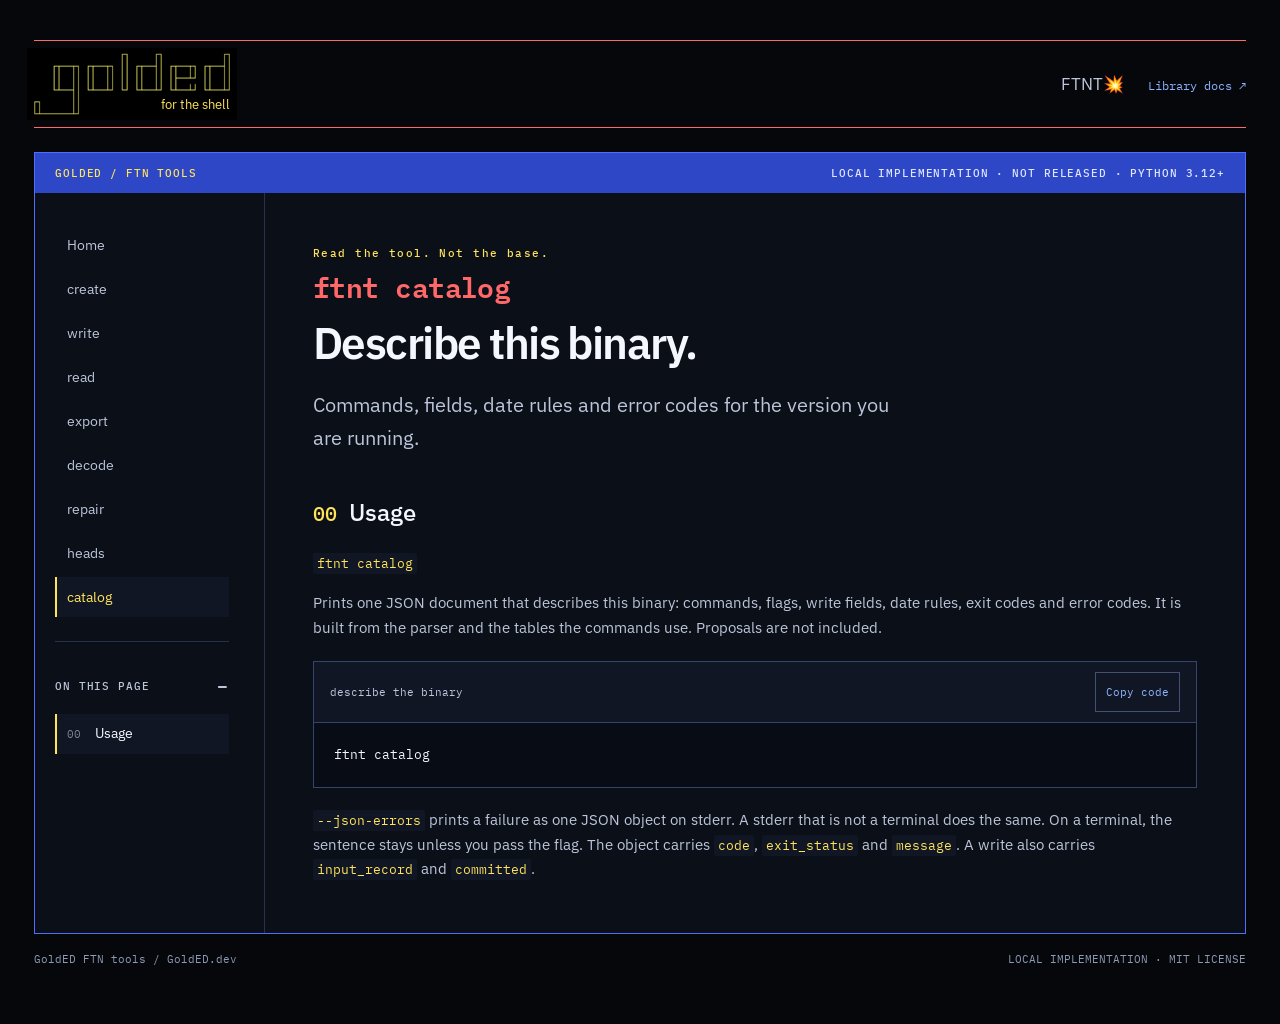
==== catalog.html @ 12392c53 "feat: add heads, catalog, and the public manual Index a base without bodies, describe the running bi" ====
<!doctype html>
<html lang="en">
<head>
<meta charset="utf-8">
<meta name="viewport" content="width=device-width,initial-scale=1">
<meta name="description" content="Machine-readable description of the ftnt binary.">
<title>ftnt catalog</title>
<link rel="stylesheet" href="assets/manual.css">
</head>
<body>
<a class="skip" href="#usage">Skip to content</a>
<div class="page">
<header class="masthead">
<a class="logo-mark" href="index.html" aria-label="FTNT home">
<img class="logo" src="assets/golded-logo.png" width="600" height="205" alt="GoldED">
<span class="logo-subtitle" aria-hidden="true">for the shell</span>
</a>
<div><span>FTNT💥</span><a href="https://golded-dev.github.io/golded-ftn-python-docs/">Library docs ↗</a></div>
</header>
<div class="shell">
<div class="bar"><span>GOLDED / FTN TOOLS</span><span>LOCAL IMPLEMENTATION · NOT RELEASED · PYTHON 3.12+</span></div>
<div class="layout">
<aside><div class="sidebar">
<nav class="page-nav" aria-label="Manual"><a href="index.html">Home</a><a href="create.html">create</a><a href="write.html">write</a><a href="read.html">read</a><a href="export.html">export</a><a href="decode.html">decode</a><a href="repair.html">repair</a><a href="heads.html">heads</a><a href="catalog.html" aria-current="page">catalog</a></nav>
<details class="contents" open><summary>On this page</summary><nav class="nav" aria-label="Sections"><a href="#usage"><span class="num">00</span>Usage</a></nav></details>
</div></aside>
<main><p class="eyebrow">Read the tool. Not the base.</p><p class="command">ftnt catalog</p><h1>Describe this binary.</h1><p class="hero-lead">Commands, fields, date rules and error codes for the version you are running.</p><section class="guide-section" id="usage"><div class="section-title"><span>00</span><h2>Usage</h2></div><p><code>ftnt catalog</code></p><p>Prints one JSON document that describes this binary: commands, flags, write fields, date rules, exit codes and error codes. It is built from the parser and the tables the commands use. Proposals are not included.</p><div class="code-pane" id="catalog-example"><div class="code-head"><span>describe the binary</span><button type="button" data-copy="catalog-example-text" hidden>Copy code</button></div><pre><code id="catalog-example-text">ftnt catalog
</code></pre></div><p><code>--json-errors</code> prints a failure as one JSON object on stderr. A stderr that is not a terminal does the same. On a terminal, the sentence stays unless you pass the flag. The object carries <code>code</code>, <code>exit_status</code> and <code>message</code>. A write also carries <code>input_record</code> and <code>committed</code>.</p></section></main>
</div></div>
<footer><span>GoldED FTN tools / GoldED.dev</span><span>LOCAL IMPLEMENTATION · MIT LICENSE</span></footer>
</div>

<script>
const contents=document.querySelector('.contents');
if(contents && window.matchMedia('(max-width:800px)').matches) contents.open=false;
for(const button of document.querySelectorAll('[data-copy]')){
  button.hidden=false;
  button.addEventListener('click', async () => {
    const node=document.getElementById(button.dataset.copy);
    const text=node.textContent;
    try {
      if(navigator.clipboard && window.isSecureContext){
        await navigator.clipboard.writeText(text);
      } else {
        const field=document.createElement('textarea');
        field.value=text;
        field.style.position='fixed';
        field.style.opacity='0';
        document.body.append(field);
        field.select();
        const ok=document.execCommand('copy');
        field.remove();
        button.focus();
        if(!ok) throw new Error('copy');
      }
      button.textContent='Copied';
    } catch {
      button.textContent='Select code';
      const range=document.createRange();
      range.selectNodeContents(node);
      const selection=window.getSelection();
      selection.removeAllRanges();
      selection.addRange(range);
    }
    setTimeout(() => button.textContent='Copy code', 1800);
  });
}
const links=[...document.querySelectorAll('.nav a')];
const sections=[...document.querySelectorAll('main section')];
function markSection(id){
  for(const link of links){
    if(link.hash === '#' + id) link.setAttribute('aria-current','location');
    else link.removeAttribute('aria-current');
  }
}
function track(){
  if(!sections.length) return;
  let current=sections[0].id;
  for(const section of sections){
    if(section.getBoundingClientRect().top <= 120) current=section.id;
  }
  const page=document.scrollingElement;
  if(page.scrollHeight > page.clientHeight &&
     Math.ceil(page.scrollTop + page.clientHeight) >= page.scrollHeight - 2){
    current=sections[sections.length - 1].id;
  }
  markSection(current);
}
window.addEventListener('scroll', track, {passive:true});
window.addEventListener('resize', track);
window.addEventListener('hashchange', () => {
  const selected=links.find(link => link.hash === window.location.hash);
  if(selected) markSection(selected.hash.slice(1));
  else track();
});
track();
</script>

</body>
</html>
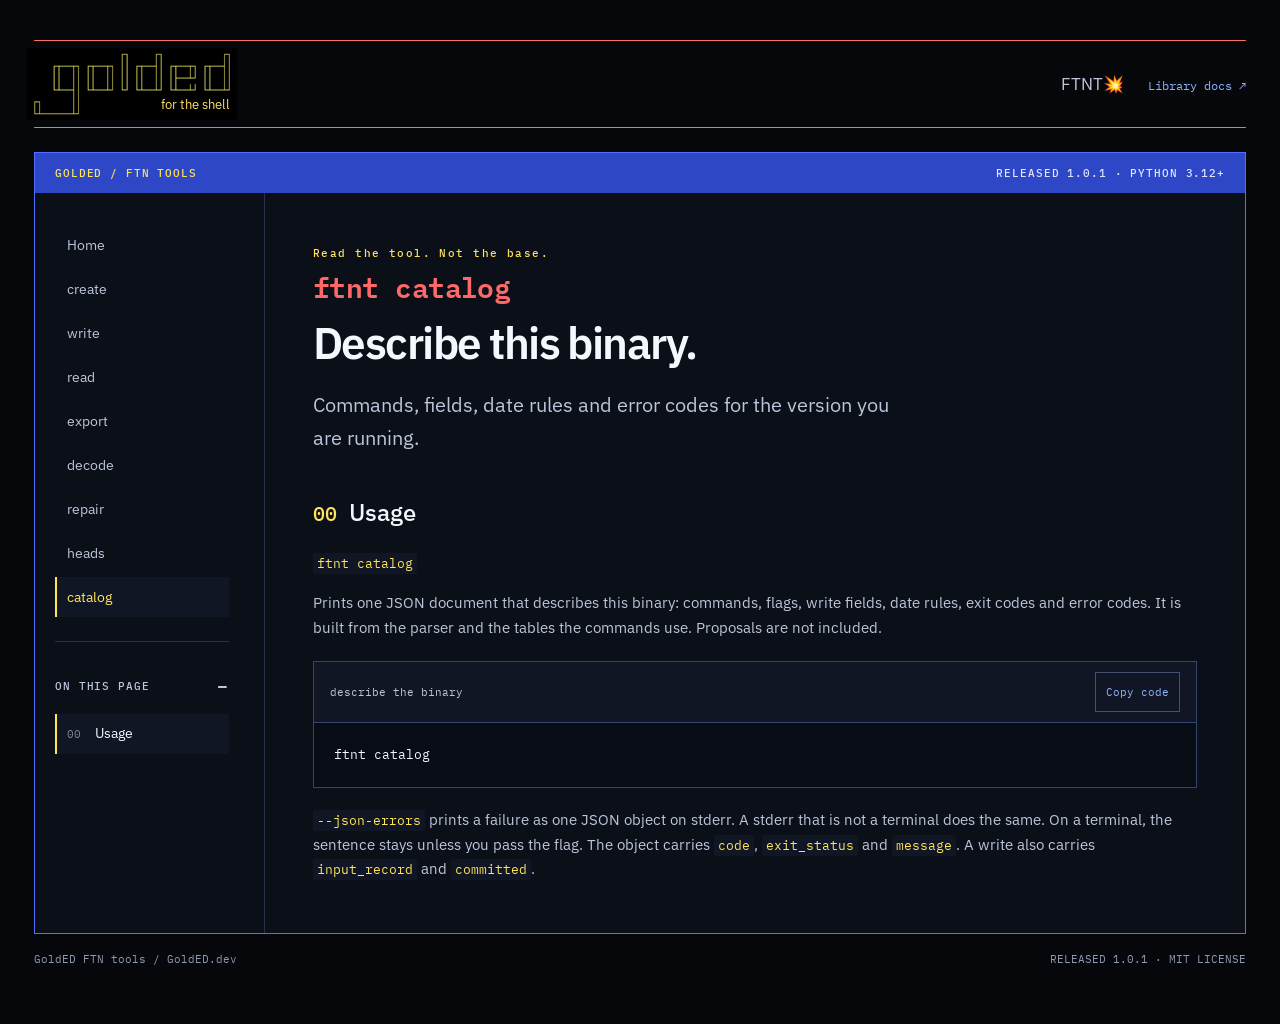
==== commit 73ebb23a: "docs: announce the published 1.0.1 tools" ====
--- a/catalog.html
+++ b/catalog.html
@@ -18,7 +18,7 @@
 <div><span>FTNT💥</span><a href="https://golded-dev.github.io/golded-ftn-python-docs/">Library docs ↗</a></div>
 </header>
 <div class="shell">
-<div class="bar"><span>GOLDED / FTN TOOLS</span><span>LOCAL IMPLEMENTATION · NOT RELEASED · PYTHON 3.12+</span></div>
+<div class="bar"><span>GOLDED / FTN TOOLS</span><span>RELEASED 1.0.1 · PYTHON 3.12+</span></div>
 <div class="layout">
 <aside><div class="sidebar">
 <nav class="page-nav" aria-label="Manual"><a href="index.html">Home</a><a href="create.html">create</a><a href="write.html">write</a><a href="read.html">read</a><a href="export.html">export</a><a href="decode.html">decode</a><a href="repair.html">repair</a><a href="heads.html">heads</a><a href="catalog.html" aria-current="page">catalog</a></nav>
@@ -27,7 +27,7 @@
 <main><p class="eyebrow">Read the tool. Not the base.</p><p class="command">ftnt catalog</p><h1>Describe this binary.</h1><p class="hero-lead">Commands, fields, date rules and error codes for the version you are running.</p><section class="guide-section" id="usage"><div class="section-title"><span>00</span><h2>Usage</h2></div><p><code>ftnt catalog</code></p><p>Prints one JSON document that describes this binary: commands, flags, write fields, date rules, exit codes and error codes. It is built from the parser and the tables the commands use. Proposals are not included.</p><div class="code-pane" id="catalog-example"><div class="code-head"><span>describe the binary</span><button type="button" data-copy="catalog-example-text" hidden>Copy code</button></div><pre><code id="catalog-example-text">ftnt catalog
 </code></pre></div><p><code>--json-errors</code> prints a failure as one JSON object on stderr. A stderr that is not a terminal does the same. On a terminal, the sentence stays unless you pass the flag. The object carries <code>code</code>, <code>exit_status</code> and <code>message</code>. A write also carries <code>input_record</code> and <code>committed</code>.</p></section></main>
 </div></div>
-<footer><span>GoldED FTN tools / GoldED.dev</span><span>LOCAL IMPLEMENTATION · MIT LICENSE</span></footer>
+<footer><span>GoldED FTN tools / GoldED.dev</span><span>RELEASED 1.0.1 · MIT LICENSE</span></footer>
 </div>
 
 <script>
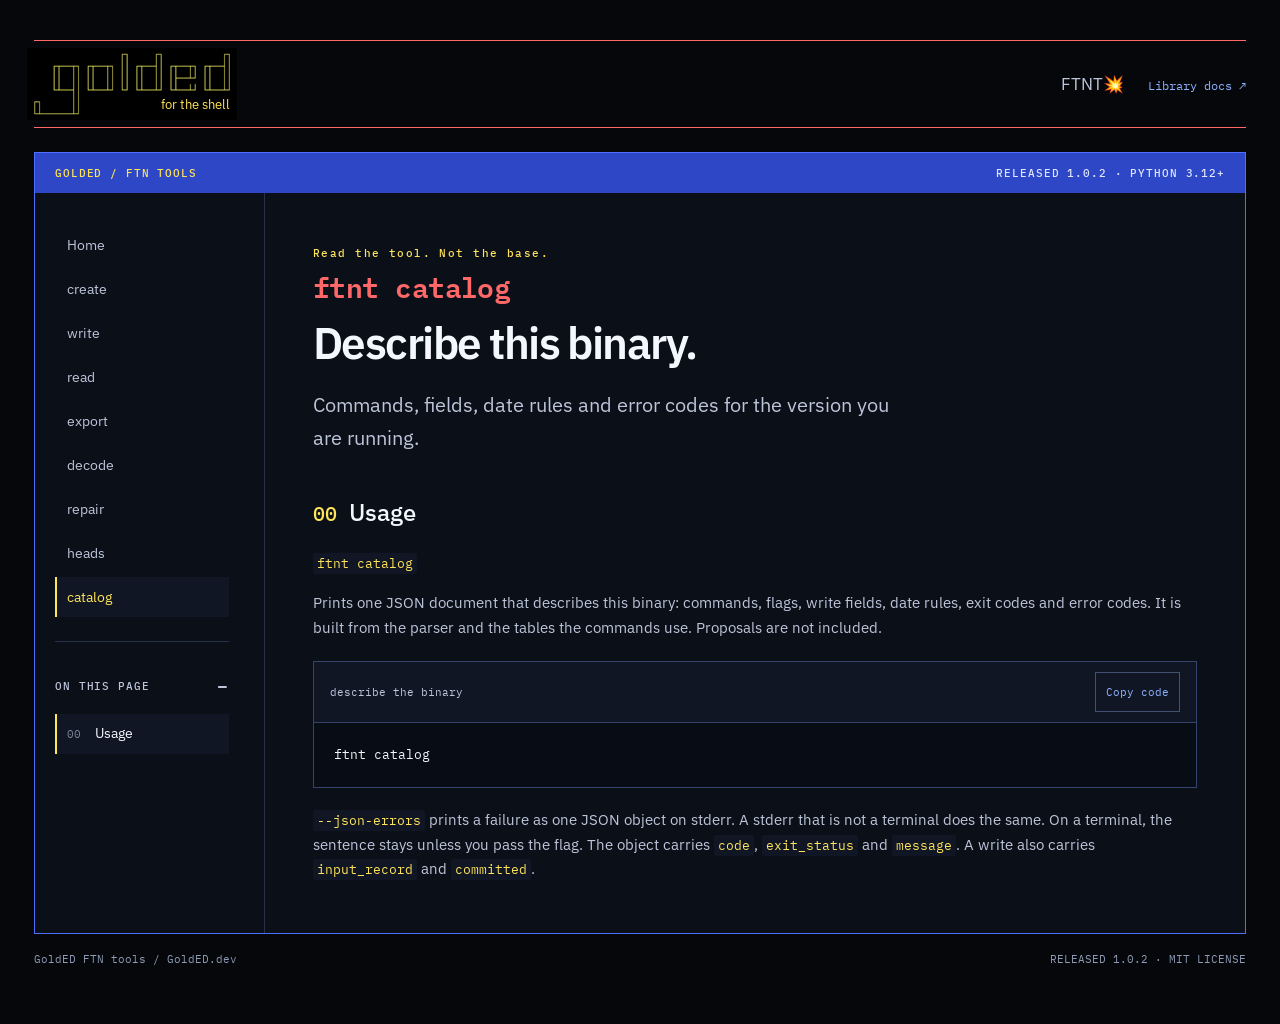
==== commit 6d8b6c37: "docs: publish Windows support and verify installs" ====
--- a/catalog.html
+++ b/catalog.html
@@ -18,7 +18,7 @@
 <div><span>FTNT💥</span><a href="https://golded-dev.github.io/golded-ftn-python-docs/">Library docs ↗</a></div>
 </header>
 <div class="shell">
-<div class="bar"><span>GOLDED / FTN TOOLS</span><span>RELEASED 1.0.1 · PYTHON 3.12+</span></div>
+<div class="bar"><span>GOLDED / FTN TOOLS</span><span>RELEASED 1.0.2 · PYTHON 3.12+</span></div>
 <div class="layout">
 <aside><div class="sidebar">
 <nav class="page-nav" aria-label="Manual"><a href="index.html">Home</a><a href="create.html">create</a><a href="write.html">write</a><a href="read.html">read</a><a href="export.html">export</a><a href="decode.html">decode</a><a href="repair.html">repair</a><a href="heads.html">heads</a><a href="catalog.html" aria-current="page">catalog</a></nav>
@@ -27,7 +27,7 @@
 <main><p class="eyebrow">Read the tool. Not the base.</p><p class="command">ftnt catalog</p><h1>Describe this binary.</h1><p class="hero-lead">Commands, fields, date rules and error codes for the version you are running.</p><section class="guide-section" id="usage"><div class="section-title"><span>00</span><h2>Usage</h2></div><p><code>ftnt catalog</code></p><p>Prints one JSON document that describes this binary: commands, flags, write fields, date rules, exit codes and error codes. It is built from the parser and the tables the commands use. Proposals are not included.</p><div class="code-pane" id="catalog-example"><div class="code-head"><span>describe the binary</span><button type="button" data-copy="catalog-example-text" hidden>Copy code</button></div><pre><code id="catalog-example-text">ftnt catalog
 </code></pre></div><p><code>--json-errors</code> prints a failure as one JSON object on stderr. A stderr that is not a terminal does the same. On a terminal, the sentence stays unless you pass the flag. The object carries <code>code</code>, <code>exit_status</code> and <code>message</code>. A write also carries <code>input_record</code> and <code>committed</code>.</p></section></main>
 </div></div>
-<footer><span>GoldED FTN tools / GoldED.dev</span><span>RELEASED 1.0.1 · MIT LICENSE</span></footer>
+<footer><span>GoldED FTN tools / GoldED.dev</span><span>RELEASED 1.0.2 · MIT LICENSE</span></footer>
 </div>
 
 <script>
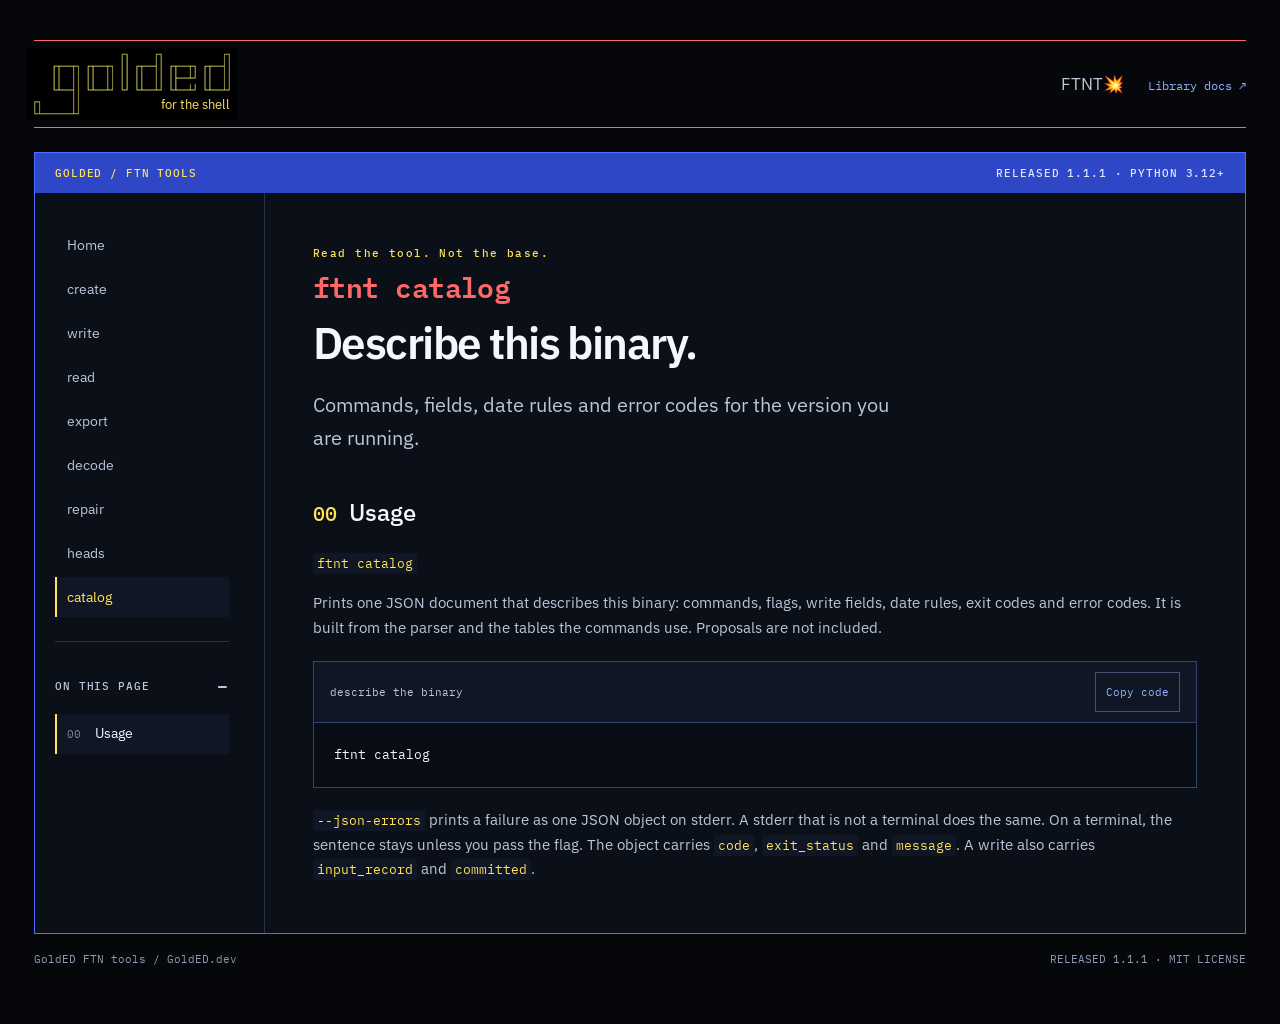
==== commit 26422d9a: "chore: klargør udgivelse 1.1.1 Opdatér pakkeversion, CLI-kontrol, changelog og manual til patchudgiv" ====
--- a/catalog.html
+++ b/catalog.html
@@ -18,7 +18,7 @@
 <div><span>FTNT💥</span><a href="https://golded-dev.github.io/golded-ftn-python-docs/">Library docs ↗</a></div>
 </header>
 <div class="shell">
-<div class="bar"><span>GOLDED / FTN TOOLS</span><span>RELEASED 1.0.2 · PYTHON 3.12+</span></div>
+<div class="bar"><span>GOLDED / FTN TOOLS</span><span>RELEASED 1.1.1 · PYTHON 3.12+</span></div>
 <div class="layout">
 <aside><div class="sidebar">
 <nav class="page-nav" aria-label="Manual"><a href="index.html">Home</a><a href="create.html">create</a><a href="write.html">write</a><a href="read.html">read</a><a href="export.html">export</a><a href="decode.html">decode</a><a href="repair.html">repair</a><a href="heads.html">heads</a><a href="catalog.html" aria-current="page">catalog</a></nav>
@@ -27,7 +27,7 @@
 <main><p class="eyebrow">Read the tool. Not the base.</p><p class="command">ftnt catalog</p><h1>Describe this binary.</h1><p class="hero-lead">Commands, fields, date rules and error codes for the version you are running.</p><section class="guide-section" id="usage"><div class="section-title"><span>00</span><h2>Usage</h2></div><p><code>ftnt catalog</code></p><p>Prints one JSON document that describes this binary: commands, flags, write fields, date rules, exit codes and error codes. It is built from the parser and the tables the commands use. Proposals are not included.</p><div class="code-pane" id="catalog-example"><div class="code-head"><span>describe the binary</span><button type="button" data-copy="catalog-example-text" hidden>Copy code</button></div><pre><code id="catalog-example-text">ftnt catalog
 </code></pre></div><p><code>--json-errors</code> prints a failure as one JSON object on stderr. A stderr that is not a terminal does the same. On a terminal, the sentence stays unless you pass the flag. The object carries <code>code</code>, <code>exit_status</code> and <code>message</code>. A write also carries <code>input_record</code> and <code>committed</code>.</p></section></main>
 </div></div>
-<footer><span>GoldED FTN tools / GoldED.dev</span><span>RELEASED 1.0.2 · MIT LICENSE</span></footer>
+<footer><span>GoldED FTN tools / GoldED.dev</span><span>RELEASED 1.1.1 · MIT LICENSE</span></footer>
 </div>
 
 <script>
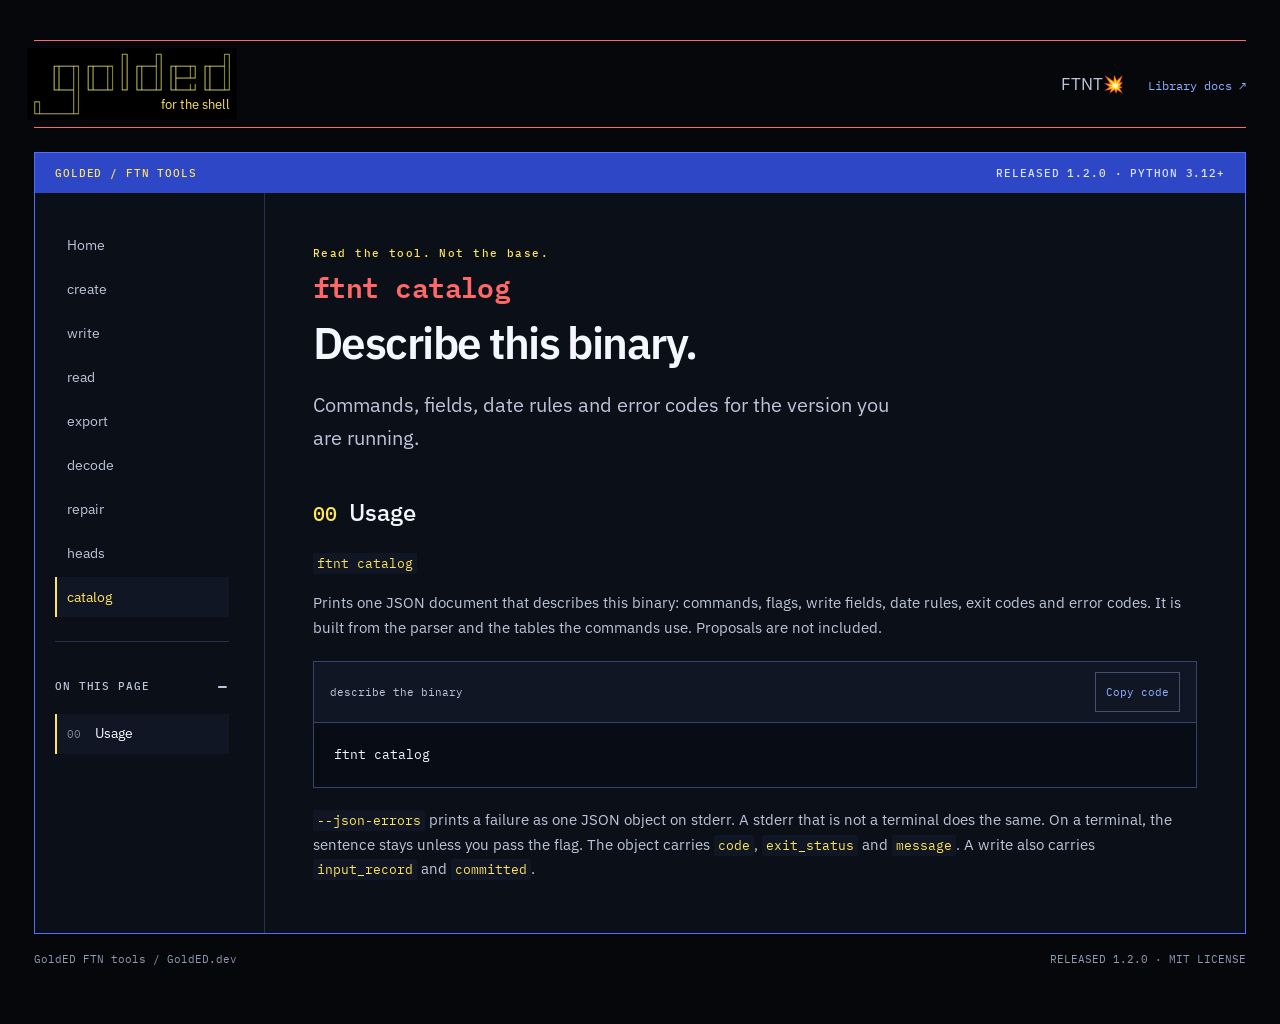
==== commit 65e74805: "refactor!: use area across the public API Use the FTN area name in Python and serialized messages. P" ====
--- a/catalog.html
+++ b/catalog.html
@@ -18,7 +18,7 @@
 <div><span>FTNT💥</span><a href="https://golded-dev.github.io/golded-ftn-python-docs/">Library docs ↗</a></div>
 </header>
 <div class="shell">
-<div class="bar"><span>GOLDED / FTN TOOLS</span><span>RELEASED 1.1.1 · PYTHON 3.12+</span></div>
+<div class="bar"><span>GOLDED / FTN TOOLS</span><span>RELEASED 1.2.0 · PYTHON 3.12+</span></div>
 <div class="layout">
 <aside><div class="sidebar">
 <nav class="page-nav" aria-label="Manual"><a href="index.html">Home</a><a href="create.html">create</a><a href="write.html">write</a><a href="read.html">read</a><a href="export.html">export</a><a href="decode.html">decode</a><a href="repair.html">repair</a><a href="heads.html">heads</a><a href="catalog.html" aria-current="page">catalog</a></nav>
@@ -27,7 +27,7 @@
 <main><p class="eyebrow">Read the tool. Not the base.</p><p class="command">ftnt catalog</p><h1>Describe this binary.</h1><p class="hero-lead">Commands, fields, date rules and error codes for the version you are running.</p><section class="guide-section" id="usage"><div class="section-title"><span>00</span><h2>Usage</h2></div><p><code>ftnt catalog</code></p><p>Prints one JSON document that describes this binary: commands, flags, write fields, date rules, exit codes and error codes. It is built from the parser and the tables the commands use. Proposals are not included.</p><div class="code-pane" id="catalog-example"><div class="code-head"><span>describe the binary</span><button type="button" data-copy="catalog-example-text" hidden>Copy code</button></div><pre><code id="catalog-example-text">ftnt catalog
 </code></pre></div><p><code>--json-errors</code> prints a failure as one JSON object on stderr. A stderr that is not a terminal does the same. On a terminal, the sentence stays unless you pass the flag. The object carries <code>code</code>, <code>exit_status</code> and <code>message</code>. A write also carries <code>input_record</code> and <code>committed</code>.</p></section></main>
 </div></div>
-<footer><span>GoldED FTN tools / GoldED.dev</span><span>RELEASED 1.1.1 · MIT LICENSE</span></footer>
+<footer><span>GoldED FTN tools / GoldED.dev</span><span>RELEASED 1.2.0 · MIT LICENSE</span></footer>
 </div>
 
 <script>
